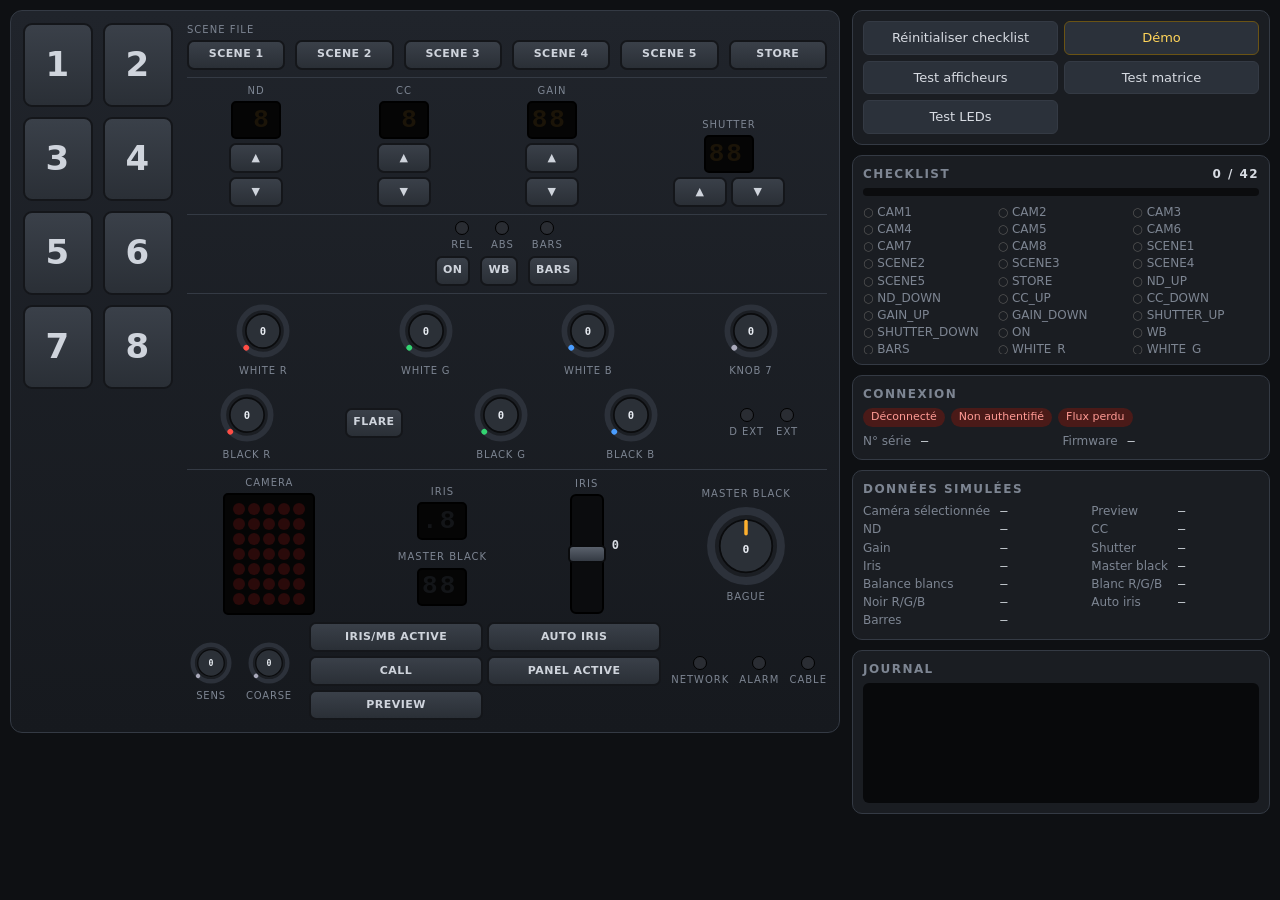
==== cmd/paneltest/web/index.html @ a7690ac1 "feat(surface): ATEM Micro Camera Panel USB driver and test bench Pure-Go HID driver (auth, inputs, d" ====
<!doctype html>
<html lang="fr">
<head>
<meta charset="utf-8">
<meta name="viewport" content="width=device-width,initial-scale=1">
<title>Test panneau ATEM Micro Camera Panel</title>
<style>
:root{--bg:#0e1013;--pn:#1a1d22;--pn2:#23272e;--ln:#343a44;--tx:#d7dbe2;--dim:#7d8592;--grn:#2ecc71;--red:#ff3b30;--amb:#ffb02e;--blu:#3aa0ff;--hi:#fff4c2}
*{box-sizing:border-box}
html,body{margin:0;background:var(--bg);color:var(--tx);font:13px/1.35 "Segoe UI",system-ui,sans-serif}
body{display:flex;gap:12px;padding:10px;min-height:100vh;align-items:flex-start}
#panel{flex:0 0 auto;background:linear-gradient(#20242b,#16191e);border:1px solid var(--ln);border-radius:12px;padding:12px;display:grid;grid-template-columns:150px 640px;gap:14px}
#side>.card:nth-child(4){order:-1}#side{flex:1 1 360px;min-width:340px;max-width:560px;display:flex;flex-direction:column;gap:10px}
.card{background:var(--pn);border:1px solid var(--ln);border-radius:10px;padding:10px}
.card h3{margin:0 0 6px;font-size:12px;letter-spacing:.12em;text-transform:uppercase;color:var(--dim);font-weight:600}
.lbl{font-size:10px;letter-spacing:.1em;color:var(--dim);text-transform:uppercase;text-align:center;white-space:nowrap}
/* buttons */
.b{background:linear-gradient(#3a4049,#2a2f36);border:2px solid #14161a;border-radius:7px;color:#cfd4dc;font-weight:600;font-size:11px;letter-spacing:.04em;min-height:30px;display:flex;align-items:center;justify-content:center;text-align:center;padding:2px 6px;user-select:none;transition:background .05s,box-shadow .05s;position:relative}
.b.held{background:linear-gradient(#fff6c8,#ffd45a);color:#222;box-shadow:0 0 14px 3px rgba(255,220,100,.8)}
.b.seen{outline:2px solid var(--grn);outline-offset:1px}
.b.seen::after{content:"";position:absolute;top:2px;right:3px;width:6px;height:6px;border-radius:50%;background:var(--grn)}
#cams{display:grid;grid-template-columns:1fr 1fr;gap:10px;align-content:start}
.cam{min-height:84px;font-size:34px;font-weight:700;border-radius:9px}
.cam.red{box-shadow:inset 0 0 0 3px var(--red),0 0 12px rgba(255,59,48,.6)}
.cam.green{box-shadow:inset 0 0 0 3px var(--grn),0 0 12px rgba(46,204,113,.6)}
.cam.white{box-shadow:inset 0 0 0 3px #fff,0 0 12px rgba(255,255,255,.5)}
.cam.held{box-shadow:0 0 14px 3px rgba(255,220,100,.8)}
.cam .tl{position:absolute;bottom:5px;font-size:9px;letter-spacing:.1em;font-weight:600;opacity:.8}
.cam.red .tl{color:var(--red)}.cam.green .tl{color:var(--grn)}.cam.white .tl{color:#fff}
.cam.held .tl{color:#222}
#main{display:flex;flex-direction:column;gap:7px}
.row{display:flex;gap:10px;align-items:flex-end}
.grp{display:flex;flex-direction:column;align-items:center;gap:4px}
.grp .ud{display:flex;flex-direction:column;gap:4px}
.grp .ud .b{min-width:54px}
.sep{border-top:1px solid var(--ln)}
/* displays */
.seg{position:relative;background:#050505;border:2px solid #000;border-radius:5px;padding:2px 8px;font:700 26px/1.1 "Consolas","Courier New",monospace;color:var(--amb);text-shadow:0 0 8px rgba(255,176,46,.8);text-align:right;min-width:50px;overflow:hidden;letter-spacing:.08em;height:38px;display:flex;align-items:center;justify-content:flex-end}
.seg::before{content:attr(data-ghost);position:absolute;right:8px;color:rgba(255,176,46,.09);text-shadow:none;letter-spacing:.08em}
.seg span{position:relative}
.seg.w{color:#f2f6ff;text-shadow:0 0 8px rgba(190,220,255,.8)}
.seg.w::before{color:rgba(190,220,255,.08)}
/* leds */
.ind{display:flex;flex-direction:column;align-items:center;gap:3px}
.led{width:14px;height:14px;border-radius:50%;background:#2a2d33;border:1px solid #000}
.led.on{background:var(--amb);box-shadow:0 0 10px var(--amb)}
.led.on.r{background:var(--red);box-shadow:0 0 10px var(--red)}
.led.on.g{background:var(--grn);box-shadow:0 0 10px var(--grn)}
.led.on.b2{background:var(--blu);box-shadow:0 0 10px var(--blu)}
/* knobs */
.knob{display:flex;flex-direction:column;align-items:center;gap:2px;position:relative}
.knob svg{width:62px;height:62px;display:block}
.knob.sm svg{width:48px;height:48px}
.knob .tr{fill:#1b1e23;stroke:#2c313a;stroke-width:7}
.knob .ar{fill:none;stroke:#aab;stroke-width:7;stroke-linecap:round;transition:stroke-dasharray .06s}
.knob.R .ar{stroke:#ff4d45}.knob.G .ar{stroke:#33d471}.knob.B .ar{stroke:#4a9dff}
.knob .cap{fill:#2b3037;stroke:#0a0b0d;stroke-width:2}
.knob text{fill:#e8ecf2;font:700 13px Consolas,monospace;text-anchor:middle;dominant-baseline:middle}
.knob.seen svg{filter:drop-shadow(0 0 0 transparent)}
.knob.seen .tr{stroke:#1d5a38}
.knob.seen .nm::before{content:"✓ ";color:var(--grn)}
.knob.seen .cap{stroke:var(--grn)}
.knob .nm{font-size:10px;letter-spacing:.08em;color:var(--dim)}
.knob.held .cap{fill:#fff0b0}
/* matrix */
#matrix{display:grid;grid-template-columns:repeat(5,12px);grid-auto-rows:12px;gap:3px;background:#050505;padding:8px;border-radius:5px;border:2px solid #000}
#matrix i{border-radius:50%;background:#2a0a0a}
#matrix i.on{background:#ff3a2a;box-shadow:0 0 6px #ff3a2a}
/* lever */
#lever{display:flex;gap:8px;align-items:stretch}
#ltrack{position:relative;width:34px;height:120px;background:#0b0c0e;border:2px solid #000;border-radius:6px}
#ltrack .mid{position:absolute;left:0;right:0;top:50%;border-top:1px dashed #555}
#lthumb{position:absolute;left:-4px;right:-4px;height:18px;margin-top:-9px;border-radius:5px;background:linear-gradient(#5a616c,#343a43);border:2px solid #0a0b0d;top:50%}
#ltrack.seen{border-color:var(--grn)}
#ltrack.seen+.lv::before{content:"✓ ";color:var(--grn)}
#lthumb.held{background:#ffe27a}
.lv{font:700 12px Consolas,monospace;writing-mode:horizontal-tb;align-self:center}
/* ring */
#ringw svg{width:84px;height:84px}
/* side */
#prog{height:8px;background:#0b0c0e;border-radius:4px;overflow:hidden;margin:4px 0 8px}
#prog i{display:block;height:100%;background:var(--grn);width:0;transition:width .2s}
#chk{display:grid;grid-template-columns:1fr 1fr 1fr;gap:1px 8px;max-height:150px;overflow:auto;font-size:12px}
#chk div{white-space:nowrap;overflow:hidden;text-overflow:ellipsis;color:var(--dim)}
#chk div::before{content:"○ ";color:#555}
#chk div.ok{color:var(--tx)}#chk div.ok::before{content:"✓ ";color:var(--grn);font-weight:700}
#chk div.held{color:#ffd45a}
#log{font:11.5px/1.35 Consolas,"Courier New",monospace;height:120px;overflow:auto;background:#08090b;border-radius:6px;padding:6px;white-space:pre-wrap}
#log div{color:#9ba3af}#log div b{color:#6d7684;font-weight:400}#log div:first-child{color:#ffe27a}
.kv{display:grid;grid-template-columns:auto 1fr auto 1fr;gap:2px 10px;font-size:12px}
.kv span:nth-child(odd){color:var(--dim)}.kv span:nth-child(even){font-family:Consolas,monospace}
.chips{display:flex;gap:6px;flex-wrap:wrap;margin-bottom:6px}
.chip{padding:2px 8px;border-radius:10px;background:#2a2d33;font-size:11px}
.chip.ok{background:#14452a;color:#7dffb0}.chip.ko{background:#4a1a18;color:#ff9a94}
.btns{display:grid;grid-template-columns:1fr 1fr;gap:6px}
button.a{background:#2b313a;color:var(--tx);border:1px solid var(--ln);border-radius:6px;padding:7px 8px;font:inherit;cursor:pointer}
button.a:hover{background:#38404c}button.a:active{background:#4a5565}
button.a.dm{border-color:#6a5314;color:#ffd45a}
.gt{display:grid;grid-template-columns:repeat(2,1fr);gap:4px}
@media(max-width:1250px){body{flex-direction:column;align-items:stretch}#side{max-width:none}}
</style>
</head>
<body>
<div id="panel">
  <div id="cams"></div>
  <div id="main"></div>
</div>
<div id="side">
  <div class="card">
    <h3>Checklist <span id="cnt" style="float:right;color:var(--tx)">0 / 0</span></h3>
    <div id="prog"><i></i></div>
    <div id="chk"></div>
  </div>
  <div class="card">
    <h3>Connexion <span id="mode" style="float:right;color:var(--amb)"></span></h3>
    <div class="chips"><span class="chip" id="c-con">Connecté</span><span class="chip" id="c-aut">Authentifié</span><span class="chip" id="c-sse">Flux</span></div>
    <div class="kv"><span>N° série</span><span id="serial">—</span><span>Firmware</span><span id="fw">—</span></div>
  </div>
  <div class="card">
    <h3>Données simulées</h3>
    <div class="kv" id="sim"></div>
  </div>
  <div class="card">
    <div class="btns">
      <button class="a" id="b-reset">Réinitialiser checklist</button>
      <button class="a dm" id="b-demo">Démo</button>
      <button class="a" id="b-disp">Test afficheurs</button>
      <button class="a" id="b-mat">Test matrice</button>
      <button class="a" id="b-led">Test LEDs</button>
    </div>
  </div>
  <div class="card"><h3>Journal</h3><div id="log"></div></div>
</div>

<script>
"use strict";
const $=s=>document.querySelector(s), $$=s=>[...document.querySelectorAll(s)];
const esc=s=>String(s).replace(/[&<>"]/g,c=>({"&":"&amp;","<":"&lt;",">":"&gt;",'"':"&quot;"}[c]));

/* ---------- construction du panneau ---------- */
const B=(id,label,cls)=>`<div class="b ${cls||""}" data-id="${id}">${label}</div>`;
const DISP=(k,ghost,cls)=>`<div class="seg ${cls||""}" data-disp="${k}" data-ghost="${ghost}"><span></span></div>`;
const LED=(k,l,c)=>`<div class="ind"><div class="led ${c||""}" data-led="${k}"></div><div class="lbl">${l}</div></div>`;
const KN=(id,l,c,sm)=>{const R=29,C=2*Math.PI*R;return `<div class="knob ${c||""} ${sm?"sm":""}" data-id="${id}" data-knob="1"><svg viewBox="0 0 76 76"><circle class="tr" cx="38" cy="38" r="${R}"/><circle class="ar" cx="38" cy="38" r="${R}" transform="rotate(135 38 38)" stroke-dasharray="0 ${C}" data-c="${C*0.75}" data-full="${C}"/><circle class="cap" cx="38" cy="38" r="21"/><text x="38" y="39">0</text></svg><div class="nm">${l}</div></div>`};
const UD=(k,up,dn)=>`<div class="grp"><div class="lbl">${k}</div>${DISP(k,k=="GAIN"?"88":"8")}<div class="ud">${B(up,"▲")}${B(dn,"▼")}</div></div>`;

(function build(){
  let c="";for(let i=1;i<=8;i++)c+=B("CAM"+i,i+'<span class="tl"></span>',"cam");
  $("#cams").innerHTML=c;
  const dm=[0,1,2,3,4,5,6].map(()=>"").length;
  let mx="";for(let i=0;i<35;i++)mx+="<i></i>";
  $("#main").innerHTML=`
  <div><div class="lbl" style="text-align:left;margin-bottom:3px">Scene file</div>
   <div class="row" style="align-items:stretch">${[1,2,3,4,5].map(i=>`<div style="flex:1">${B("SCENE"+i,"SCENE "+i)}</div>`).join("")}<div style="flex:1">${B("STORE","STORE")}</div></div></div>
  <div class="row sep" style="padding-top:6px;justify-content:space-around">
    ${UD("ND","ND_UP","ND_DOWN")}${UD("CC","CC_UP","CC_DOWN")}${UD("GAIN","GAIN_UP","GAIN_DOWN")}
    <div class="grp"><div class="lbl">Shutter</div>${DISP("SHUTTER","8888")}<div class="ud" style="flex-direction:row">${B("SHUTTER_UP","▲")}${B("SHUTTER_DOWN","▼")}</div></div>
  </div>
  <div class="row sep" style="padding-top:6px;justify-content:space-around">
    <div class="grp"><div class="row" style="gap:18px">${LED("REL","REL")}${LED("ABS","ABS")}${LED("BARS_IND","BARS","")}</div>
      <div class="row">${B("ON","ON")}${B("WB","WB")}${B("BARS","BARS")}</div></div>
  </div>
  <div class="row sep" style="padding-top:6px;justify-content:space-around;align-items:center">
    ${KN("WHITE_R","WHITE R","R")}${KN("WHITE_G","WHITE G","G")}${KN("WHITE_B","WHITE B","B")}${KN("KNOB7","KNOB 7","")}
  </div>
  <div class="row" style="justify-content:space-around;align-items:center">
    ${KN("BLACK_R","BLACK R","R")}${B("BLACKFLARE","FLARE")}${KN("BLACK_G","BLACK G","G")}${KN("BLACK_B","BLACK B","B")}
    <div class="row" style="gap:12px">${LED("DEXT","D EXT")}${LED("EXT","EXT")}</div>
  </div>
  <div class="row sep" style="padding-top:6px;align-items:center;justify-content:space-around">
    <div class="grp"><div class="lbl">Camera</div><div id="matrix">${mx}</div></div>
    <div class="grp"><div class="lbl">Iris</div>${DISP("IRIS","F8.8","w")}<div class="lbl" style="margin-top:6px">Master black</div>${DISP("MB","+88","w")}</div>
    <div id="lever"><div class="grp"><div class="lbl">Iris</div><div id="ltrack" data-id="LEVER"><div class="mid"></div><div id="lthumb"></div></div></div><div class="lv" id="lval">0</div></div>
    <div class="grp" id="ringw"><div class="lbl">Master black</div>
      <div class="knob" data-id="RING" data-ring="1"><svg viewBox="0 0 96 96"><circle class="tr" cx="48" cy="48" r="40" style="stroke-width:9"/><circle class="cap" cx="48" cy="48" r="30"/><g id="rtick"><line x1="48" y1="20" x2="48" y2="34" stroke="#ffb02e" stroke-width="4" stroke-linecap="round"/></g><text x="48" y="52" id="rtxt">0</text></svg><div class="nm">BAGUE</div></div></div>
  </div>
  <div class="row" style="justify-content:space-around;align-items:center">
    ${KN("SENS","SENS","",1)}${KN("COARSE","COARSE","",1)}
    <div class="gt" style="flex:1;margin-left:6px">${B("IRISMB_ACTIVE","IRIS/MB ACTIVE")}${B("AUTO_IRIS","AUTO IRIS")}${B("CALL","CALL")}${B("PANEL_ACTIVE","PANEL ACTIVE")}${B("PREVIEW","PREVIEW")}</div>
    <div class="row" style="gap:10px">${LED("NETWORK","NETWORK","g")}${LED("ALARM","ALARM","r")}${LED("CABLE","CABLE","b2")}</div>
  </div>`;
})();

/* ---------- police matricielle 5x7 ---------- */
const FONT={1:["00100","01100","00100","00100","00100","00100","01110"],2:["01110","10001","00001","00110","01000","10000","11111"],3:["01110","10001","00001","00110","00001","10001","01110"],4:["00010","00110","01010","10010","11111","00010","00010"],5:["11111","10000","11110","00001","00001","10001","01110"],6:["00110","01000","10000","11110","10001","10001","01110"],7:["11111","00001","00010","00100","01000","01000","01000"],8:["01110","10001","10001","01110","10001","10001","01110"],9:["01110","10001","10001","01111","00001","00010","01100"],0:["01110","10001","10011","10101","11001","10001","01110"]};
const dots=$$("#matrix i");
let lastCam=null;
function drawCam(ch){
  ch=String(ch==null?"":ch).trim().slice(0,1);
  if(ch===lastCam)return;lastCam=ch;
  const g=FONT[ch];
  dots.forEach((d,i)=>d.classList.toggle("on",!!g&&g[(i/5)|0][i%5]==="1"));
}

/* ---------- état ---------- */
let ST={},ctrlSig="",ctrlList=[],logSig="";
const KNOWN=new Set($$("[data-id]").map(e=>e.dataset.id));
function fallbackControls(){return $$("[data-id]").map(e=>({id:e.dataset.id,label:e.dataset.id,kind:e.dataset.knob?"knob":e.dataset.ring?"ring":e.dataset.id==="LEVER"?"lever":"button"}));}
const set=(el,t)=>{if(el&&el.textContent!==t)el.textContent=t};

function update(st){
  ST=st||{};
  const held=new Set(ST.held||[]), seen=ST.seen||{};
  const ctl=(Array.isArray(ST.controls)&&ST.controls.length)?ST.controls.slice():fallbackControls();
  // ids inconnus dans held/seen -> checklist
  const ids=new Set(ctl.map(c=>c.id));
  [...held,...Object.keys(seen)].forEach(id=>{if(!ids.has(id)){ids.add(id);ctl.push({id,label:id,kind:"?"})}});
  // lever / ring : ids reels depuis controls
  const lvId=(ctl.find(c=>c.kind==="lever")||{}).id, rgId=(ctl.find(c=>c.kind==="ring")||{}).id;
  if(lvId)$("#ltrack").dataset.id=lvId;
  if(rgId)$("[data-ring]").dataset.id=rgId;
  // boutons / etat
  $$("[data-id]").forEach(e=>{const id=e.dataset.id;e.classList.toggle("held",held.has(id));e.classList.toggle("seen",!!seen[id]);});
  $("#lthumb").classList.toggle("held",held.has($("#ltrack").dataset.id));
  // tally cam
  const L=ST.leds||{};
  for(let i=1;i<=8;i++){const e=$('[data-id="CAM'+i+'"]');const v=L["CAM"+i];
    ["red","green","white"].forEach(c=>e.classList.toggle(c,v===c));
    e.querySelector(".tl").textContent=v==="red"?"PGM":v==="green"?"PVW":"";}
  $$("[data-led]").forEach(e=>e.classList.toggle("on",!!L[e.dataset.led]));
  // knobs
  const A=ST.analog||{};
  $$("[data-knob]").forEach(k=>{const id=k.dataset.id;const v=A[id];if(v==null)return;
    const a=k.querySelector(".ar"),c=+a.dataset.c,f=+a.dataset.full;
    const p=Math.max(0,Math.min(1,v/1024));
    a.setAttribute("stroke-dasharray",(c*p)+" "+f);
    set(k.querySelector("text"),String(Math.round(v)));});
  // lever / ring
  if(ST.lever!=null){const p=(Math.max(-4096,Math.min(4096,ST.lever))+4096)/8192;$("#lthumb").style.top=((1-p)*100)+"%";set($("#lval"),String(ST.lever));}
  const rg=$("[data-ring]");rg.classList.toggle("seen",!!seen[rg.dataset.id]);rg.classList.toggle("held",held.has(rg.dataset.id));
  $("#ltrack").classList.toggle("seen",!!seen[$("#ltrack").dataset.id]);
  if(ST.ring!=null){$("#rtick").setAttribute("transform","rotate("+((ST.ring*0.35)%360)+" 48 48)");set($("#rtxt"),String(ST.ring));}
  // afficheurs
  const D=ST.displays||{};
  $$("[data-disp]").forEach(e=>{const t=D[e.dataset.disp];if(t!=null)set(e.firstChild,String(t));});
  drawCam(D.CAMERA!=null?D.CAMERA:(ST.cam&&ST.cam.selected));
  // connexion
  const cc=(el,ok,t)=>{el.className="chip "+(ok?"ok":"ko");el.textContent=t};
  cc($("#c-con"),ST.connected,ST.connected?"Connecté":"Déconnecté");
  cc($("#c-aut"),ST.authenticated,ST.authenticated?"Authentifié":"Non authentifié");
  set($("#serial"),ST.serial||"—");set($("#fw"),ST.firmware||"—");
  // checklist
  const sig=ctl.map(c=>c.id).join(",");
  if(sig!==ctrlSig){ctrlSig=sig;ctrlList=ctl;
    $("#chk").innerHTML=ctl.map(c=>`<div data-ck="${esc(c.id)}" title="${esc(c.id)}">${esc(c.label||c.id)}</div>`).join("");}
  let n=0;
  $$("#chk div").forEach(e=>{const id=e.dataset.ck;const ok=!!seen[id];if(ok)n++;e.classList.toggle("ok",ok);e.classList.toggle("held",held.has(id));});
  set($("#cnt"),n+" / "+ctrlList.length);
  $("#prog i").style.width=(ctrlList.length?100*n/ctrlList.length:0)+"%";
  // donnees simulees
  const m=ST.cam||{}, w=m.white||[], bk=m.black||[];
  const rows=[["Caméra sélectionnée",m.selected],["Preview",m.preview],["ND",m.nd],["CC",m.cc],["Gain",m.gainDb!=null?m.gainDb+" dB":null],["Shutter",m.shutter],["Iris",m.iris],["Master black",m.masterBlack],["Balance blancs",m.wbK!=null?m.wbK+" K":null],["Blanc R/G/B",w.length?w.join(" / "):null],["Noir R/G/B",bk.length?bk.join(" / "):null],["Auto iris",m.autoIris==null?null:m.autoIris?"oui":"non"],["Barres",m.bars==null?null:m.bars?"oui":"non"]];
  const h=rows.map(r=>`<span>${r[0]}</span><span>${r[1]==null?"—":esc(r[1])}</span>`).join("");
  if($("#sim").dataset.h!==h){$("#sim").dataset.h=h;$("#sim").innerHTML=h;}
  // journal
  let lg=Array.isArray(ST.log)?ST.log.slice():[];
  if(lg.length>1&&String(lg[0].t)<=String(lg[lg.length-1].t))lg.reverse();
  lg=lg.slice(0,100);
  const ls=lg.length+"|"+(lg[0]?lg[0].t+lg[0].msg:"");
  if(ls!==logSig){logSig=ls;$("#log").innerHTML=lg.map(e=>`<div><b>${esc(e.t||"")}</b> ${esc(e.msg||"")}</div>`).join("");}
}

/* ---------- actions ---------- */
function post(u){if(demo){demoAction(u);return}fetch(u,{method:"POST"}).catch(()=>{});}
$("#b-reset").onclick=()=>post("/api/reset");
$("#b-disp").onclick=()=>post("/api/test/displays");
$("#b-mat").onclick=()=>post("/api/test/matrix");
$("#b-led").onclick=()=>post("/api/test/leds");
$("#b-demo").onclick=()=>demo?stopDemo():startDemo();

/* ---------- flux SSE ---------- */
let es=null,fails=0,demo=false,gotMsg=false;
function connect(){
  if(location.protocol==="file:"){startDemo();return}
  es=new EventSource("/events");
  es.onopen=()=>{fails=0;set($("#c-sse"),"Flux OK");$("#c-sse").className="chip ok"};
  es.onmessage=ev=>{gotMsg=true;fails=0;if(demo)return;try{update(JSON.parse(ev.data))}catch(e){console.error(e)}};
  es.onerror=()=>{$("#c-sse").className="chip ko";set($("#c-sse"),"Flux perdu");if(++fails>=3&&!gotMsg)startDemo();};
}

/* ---------- mode démo ---------- */
let dt=null,DS=null,t0=0;
const LEDS=["REL","ABS","BARS_IND","NETWORK","ALARM","CABLE","DEXT","EXT"];
function dlog(m){const d=new Date(),p=(n,l)=>String(n).padStart(l||2,"0");DS.log.unshift({t:p(d.getHours())+":"+p(d.getMinutes())+":"+p(d.getSeconds())+"."+p(d.getMilliseconds(),3),msg:m});DS.log.length=Math.min(DS.log.length,100);}
function demoAction(u){
  if(u.endsWith("reset")){DS.seen={};dlog("Checklist réinitialisée");}
  else dlog("Test "+u.split("/").pop());
}
function startDemo(){
  if(demo)return;demo=true;if(es)es.close();
  set($("#mode"),"MODE DÉMO");set($("#b-demo"),"Quitter la démo");$("#c-sse").className="chip ko";set($("#c-sse"),"Démo locale");
  const ctl=fallbackControls().map(c=>({...c,label:c.id.replace(/^CAM(\d)$/,"Caméra $1").replace(/_/g," ")}));
  DS={connected:true,authenticated:true,serial:"51FA-DEMO-0001",firmware:"1.4.2 (démo)",held:[],seen:{},controls:ctl,
    analog:{WHITE_R:512,BLACK_R:512,WHITE_G:512,BLACK_G:512,WHITE_B:512,BLACK_B:512,KNOB7:512,SENS:0,COARSE:0},lever:0,ring:0,
    displays:{ND:"2",CC:"A",GAIN:"6",SHUTTER:"1/50",IRIS:"F2.8",MB:"+05",CAMERA:"1"},leds:{CAM1:"red",CAM5:"green"},
    cam:{selected:1,preview:5,nd:"1/4",cc:"A",gainDb:6,shutter:"1/50",iris:"F2.8",masterBlack:5,wbK:5600,white:[0,0,0],black:[0,0,0],autoIris:false,bars:false},log:[]};
  t0=performance.now();let tick=0;
  const btns=ctl.filter(c=>c.kind==="button").map(c=>c.id);
  dt=setInterval(()=>{
    tick++;const t=(performance.now()-t0)/1000;
    if(tick%10===1){ // nouveau bouton tenu
      const id=btns[(Math.random()*btns.length)|0];DS.held=[id];DS.seen[id]=true;dlog(id+" ↓");
      const m=/^CAM(\d)$/.exec(id);if(m){const n=+m[1];DS.cam.selected=n;DS.displays.CAMERA=String(n);DS.leds={};DS.leds["CAM"+n]="red";DS.leds["CAM"+(n%8+1)]="green";DS.cam.preview=n%8+1;}
      else if(id==="ND_UP"){DS.displays.ND=String((+DS.displays.ND%4)+1);}
      else if(id==="GAIN_UP"){DS.cam.gainDb=(DS.cam.gainDb+2)%26;DS.displays.GAIN=String(DS.cam.gainDb);}
      else if(id==="AUTO_IRIS"){DS.cam.autoIris=!DS.cam.autoIris;}
      else if(id==="BARS"){DS.cam.bars=!DS.cam.bars;DS.leds.BARS_IND=DS.cam.bars;}
      LEDS.forEach(k=>{if(k!=="BARS_IND"&&Math.random()<.2)DS.leds[k]=!DS.leds[k]});
    }else if(tick%10===6&&DS.held.length){dlog(DS.held[0]+" ↑");DS.held=[];}
    const kn=["WHITE_R","BLACK_R","WHITE_G","BLACK_G","WHITE_B","BLACK_B","KNOB7"];
    kn.forEach((k,i)=>{const v=Math.round(512+500*Math.sin(t*(.3+i*.17)+i));if(Math.abs(v-DS.analog[k])>3)DS.seen[k]=true;DS.analog[k]=v;});
    const lv=Math.round(4096*Math.sin(t*.7));DS.lever=lv;if(Math.abs(lv)>200)DS.seen.LEVER=true;
    DS.ring=Math.round(t*60)%1024;DS.seen.RING=true;DS.seen.SENS=true;
    DS.analog.SENS=Math.round(512+500*Math.sin(t));DS.analog.COARSE=Math.round(512+500*Math.cos(t));
    const A=DS.analog,c=DS.cam;
    c.white=[A.WHITE_R,A.WHITE_G,A.WHITE_B].map(v=>Math.round((v-512)/512*100));c.black=[A.BLACK_R,A.BLACK_G,A.BLACK_B].map(v=>Math.round((v-512)/512*100));
    c.masterBlack=Math.round(lv/4096*20);DS.displays.MB=(c.masterBlack<0?"-":"+")+String(Math.abs(c.masterBlack)).padStart(2,"0");
    c.nd=["Clair","1/4","1/16","1/64"][+DS.displays.ND-1]||"";c.gainDb=+c.gainDb;
    update(DS);
  },100);
}
function stopDemo(){
  demo=false;clearInterval(dt);set($("#mode"),"");set($("#b-demo"),"Démo");
  if(location.protocol==="file:"){update({});return}
  fails=0;gotMsg=false;connect();
}

update({});
if(/[?&]demo=1\b/.test(location.search))startDemo();else connect();
</script>
</body>
</html>
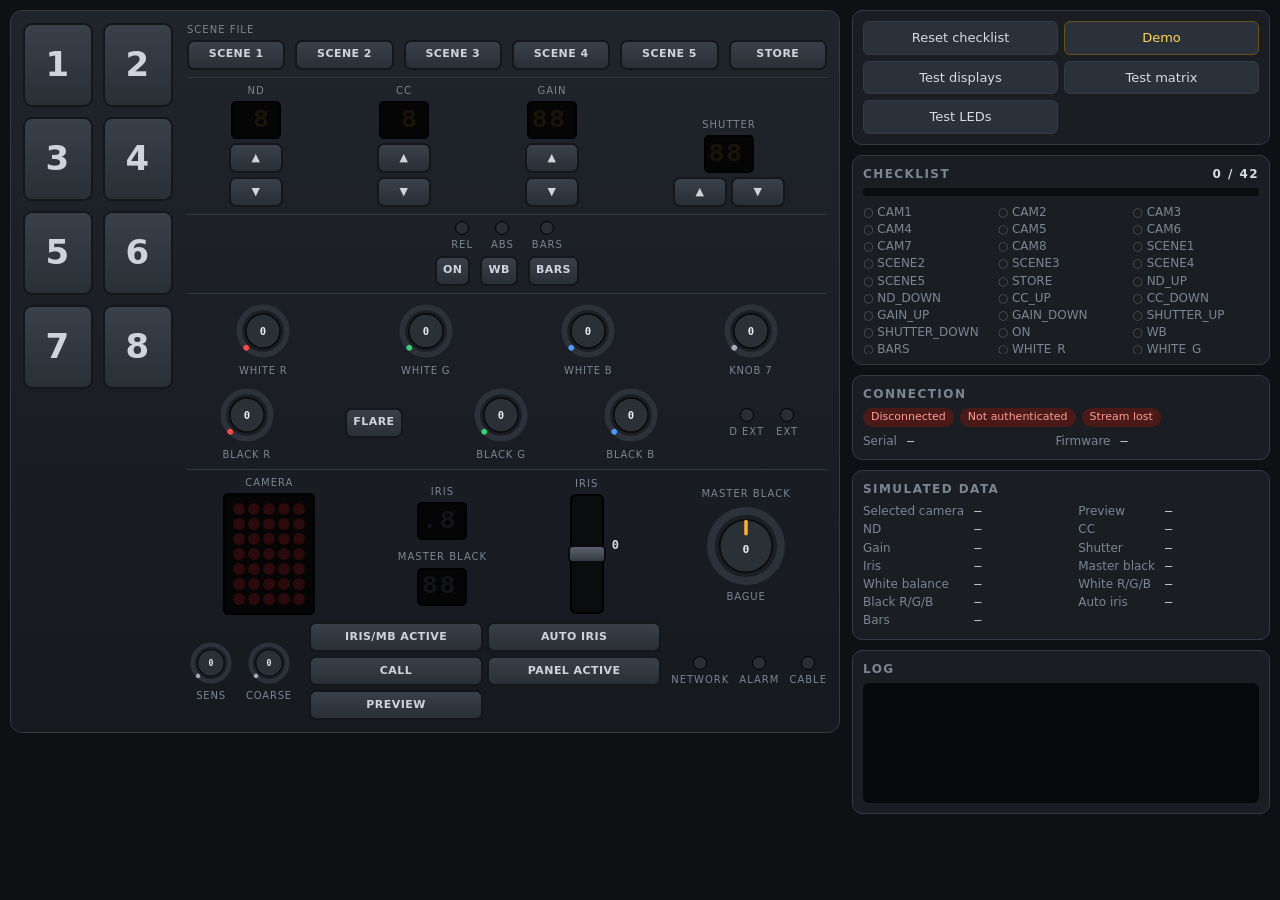
==== commit 214eca39: "chore: English for every string outside the GUI translations English is the project language: module" ====
--- a/cmd/paneltest/web/index.html
+++ b/cmd/paneltest/web/index.html
@@ -1,9 +1,9 @@
 <!doctype html>
-<html lang="fr">
+<html lang="en">
 <head>
 <meta charset="utf-8">
 <meta name="viewport" content="width=device-width,initial-scale=1">
-<title>Test panneau ATEM Micro Camera Panel</title>
+<title>ATEM Micro Camera Panel test bench</title>
 <style>
 :root{--bg:#0e1013;--pn:#1a1d22;--pn2:#23272e;--ln:#343a44;--tx:#d7dbe2;--dim:#7d8592;--grn:#2ecc71;--red:#ff3b30;--amb:#ffb02e;--blu:#3aa0ff;--hi:#fff4c2}
 *{box-sizing:border-box}
@@ -112,24 +112,24 @@
     <div id="chk"></div>
   </div>
   <div class="card">
-    <h3>Connexion <span id="mode" style="float:right;color:var(--amb)"></span></h3>
-    <div class="chips"><span class="chip" id="c-con">Connecté</span><span class="chip" id="c-aut">Authentifié</span><span class="chip" id="c-sse">Flux</span></div>
-    <div class="kv"><span>N° série</span><span id="serial">—</span><span>Firmware</span><span id="fw">—</span></div>
+    <h3>Connection <span id="mode" style="float:right;color:var(--amb)"></span></h3>
+    <div class="chips"><span class="chip" id="c-con">Connected</span><span class="chip" id="c-aut">Authenticated</span><span class="chip" id="c-sse">Stream</span></div>
+    <div class="kv"><span>Serial</span><span id="serial">—</span><span>Firmware</span><span id="fw">—</span></div>
   </div>
   <div class="card">
-    <h3>Données simulées</h3>
+    <h3>Simulated data</h3>
     <div class="kv" id="sim"></div>
   </div>
   <div class="card">
     <div class="btns">
-      <button class="a" id="b-reset">Réinitialiser checklist</button>
-      <button class="a dm" id="b-demo">Démo</button>
-      <button class="a" id="b-disp">Test afficheurs</button>
-      <button class="a" id="b-mat">Test matrice</button>
+      <button class="a" id="b-reset">Reset checklist</button>
+      <button class="a dm" id="b-demo">Demo</button>
+      <button class="a" id="b-disp">Test displays</button>
+      <button class="a" id="b-mat">Test matrix</button>
       <button class="a" id="b-led">Test LEDs</button>
     </div>
   </div>
-  <div class="card"><h3>Journal</h3><div id="log"></div></div>
+  <div class="card"><h3>Log</h3><div id="log"></div></div>
 </div>
 
 <script>
@@ -192,7 +192,7 @@
   dots.forEach((d,i)=>d.classList.toggle("on",!!g&&g[(i/5)|0][i%5]==="1"));
 }
 
-/* ---------- état ---------- */
+/* ---------- state ---------- */
 let ST={},ctrlSig="",ctrlList=[],logSig="";
 const KNOWN=new Set($$("[data-id]").map(e=>e.dataset.id));
 function fallbackControls(){return $$("[data-id]").map(e=>({id:e.dataset.id,label:e.dataset.id,kind:e.dataset.knob?"knob":e.dataset.ring?"ring":e.dataset.id==="LEVER"?"lever":"button"}));}
@@ -236,8 +236,8 @@
   drawCam(D.CAMERA!=null?D.CAMERA:(ST.cam&&ST.cam.selected));
   // connexion
   const cc=(el,ok,t)=>{el.className="chip "+(ok?"ok":"ko");el.textContent=t};
-  cc($("#c-con"),ST.connected,ST.connected?"Connecté":"Déconnecté");
-  cc($("#c-aut"),ST.authenticated,ST.authenticated?"Authentifié":"Non authentifié");
+  cc($("#c-con"),ST.connected,ST.connected?"Connected":"Disconnected");
+  cc($("#c-aut"),ST.authenticated,ST.authenticated?"Authenticated":"Not authenticated");
   set($("#serial"),ST.serial||"—");set($("#fw"),ST.firmware||"—");
   // checklist
   const sig=ctl.map(c=>c.id).join(",");
@@ -249,7 +249,7 @@
   $("#prog i").style.width=(ctrlList.length?100*n/ctrlList.length:0)+"%";
   // donnees simulees
   const m=ST.cam||{}, w=m.white||[], bk=m.black||[];
-  const rows=[["Caméra sélectionnée",m.selected],["Preview",m.preview],["ND",m.nd],["CC",m.cc],["Gain",m.gainDb!=null?m.gainDb+" dB":null],["Shutter",m.shutter],["Iris",m.iris],["Master black",m.masterBlack],["Balance blancs",m.wbK!=null?m.wbK+" K":null],["Blanc R/G/B",w.length?w.join(" / "):null],["Noir R/G/B",bk.length?bk.join(" / "):null],["Auto iris",m.autoIris==null?null:m.autoIris?"oui":"non"],["Barres",m.bars==null?null:m.bars?"oui":"non"]];
+  const rows=[["Selected camera",m.selected],["Preview",m.preview],["ND",m.nd],["CC",m.cc],["Gain",m.gainDb!=null?m.gainDb+" dB":null],["Shutter",m.shutter],["Iris",m.iris],["Master black",m.masterBlack],["White balance",m.wbK!=null?m.wbK+" K":null],["White R/G/B",w.length?w.join(" / "):null],["Black R/G/B",bk.length?bk.join(" / "):null],["Auto iris",m.autoIris==null?null:m.autoIris?"yes":"no"],["Bars",m.bars==null?null:m.bars?"yes":"no"]];
   const h=rows.map(r=>`<span>${r[0]}</span><span>${r[1]==null?"—":esc(r[1])}</span>`).join("");
   if($("#sim").dataset.h!==h){$("#sim").dataset.h=h;$("#sim").innerHTML=h;}
   // journal
@@ -273,24 +273,24 @@
 function connect(){
   if(location.protocol==="file:"){startDemo();return}
   es=new EventSource("/events");
-  es.onopen=()=>{fails=0;set($("#c-sse"),"Flux OK");$("#c-sse").className="chip ok"};
+  es.onopen=()=>{fails=0;set($("#c-sse"),"Stream OK");$("#c-sse").className="chip ok"};
   es.onmessage=ev=>{gotMsg=true;fails=0;if(demo)return;try{update(JSON.parse(ev.data))}catch(e){console.error(e)}};
-  es.onerror=()=>{$("#c-sse").className="chip ko";set($("#c-sse"),"Flux perdu");if(++fails>=3&&!gotMsg)startDemo();};
-}
-
-/* ---------- mode démo ---------- */
+  es.onerror=()=>{$("#c-sse").className="chip ko";set($("#c-sse"),"Stream lost");if(++fails>=3&&!gotMsg)startDemo();};
+}
+
+/* ---------- demo mode ---------- */
 let dt=null,DS=null,t0=0;
 const LEDS=["REL","ABS","BARS_IND","NETWORK","ALARM","CABLE","DEXT","EXT"];
 function dlog(m){const d=new Date(),p=(n,l)=>String(n).padStart(l||2,"0");DS.log.unshift({t:p(d.getHours())+":"+p(d.getMinutes())+":"+p(d.getSeconds())+"."+p(d.getMilliseconds(),3),msg:m});DS.log.length=Math.min(DS.log.length,100);}
 function demoAction(u){
-  if(u.endsWith("reset")){DS.seen={};dlog("Checklist réinitialisée");}
+  if(u.endsWith("reset")){DS.seen={};dlog("Checklist reset");}
   else dlog("Test "+u.split("/").pop());
 }
 function startDemo(){
   if(demo)return;demo=true;if(es)es.close();
-  set($("#mode"),"MODE DÉMO");set($("#b-demo"),"Quitter la démo");$("#c-sse").className="chip ko";set($("#c-sse"),"Démo locale");
-  const ctl=fallbackControls().map(c=>({...c,label:c.id.replace(/^CAM(\d)$/,"Caméra $1").replace(/_/g," ")}));
-  DS={connected:true,authenticated:true,serial:"51FA-DEMO-0001",firmware:"1.4.2 (démo)",held:[],seen:{},controls:ctl,
+  set($("#mode"),"DEMO MODE");set($("#b-demo"),"Leave demo");$("#c-sse").className="chip ko";set($("#c-sse"),"Local demo");
+  const ctl=fallbackControls().map(c=>({...c,label:c.id.replace(/^CAM(\d)$/,"Camera $1").replace(/_/g," ")}));
+  DS={connected:true,authenticated:true,serial:"51FA-DEMO-0001",firmware:"1.4.2 (demo)",held:[],seen:{},controls:ctl,
     analog:{WHITE_R:512,BLACK_R:512,WHITE_G:512,BLACK_G:512,WHITE_B:512,BLACK_B:512,KNOB7:512,SENS:0,COARSE:0},lever:0,ring:0,
     displays:{ND:"2",CC:"A",GAIN:"6",SHUTTER:"1/50",IRIS:"F2.8",MB:"+05",CAMERA:"1"},leds:{CAM1:"red",CAM5:"green"},
     cam:{selected:1,preview:5,nd:"1/4",cc:"A",gainDb:6,shutter:"1/50",iris:"F2.8",masterBlack:5,wbK:5600,white:[0,0,0],black:[0,0,0],autoIris:false,bars:false},log:[]};
@@ -315,12 +315,12 @@
     const A=DS.analog,c=DS.cam;
     c.white=[A.WHITE_R,A.WHITE_G,A.WHITE_B].map(v=>Math.round((v-512)/512*100));c.black=[A.BLACK_R,A.BLACK_G,A.BLACK_B].map(v=>Math.round((v-512)/512*100));
     c.masterBlack=Math.round(lv/4096*20);DS.displays.MB=(c.masterBlack<0?"-":"+")+String(Math.abs(c.masterBlack)).padStart(2,"0");
-    c.nd=["Clair","1/4","1/16","1/64"][+DS.displays.ND-1]||"";c.gainDb=+c.gainDb;
+    c.nd=["Clear","1/4","1/16","1/64"][+DS.displays.ND-1]||"";c.gainDb=+c.gainDb;
     update(DS);
   },100);
 }
 function stopDemo(){
-  demo=false;clearInterval(dt);set($("#mode"),"");set($("#b-demo"),"Démo");
+  demo=false;clearInterval(dt);set($("#mode"),"");set($("#b-demo"),"Demo");
   if(location.protocol==="file:"){update({});return}
   fails=0;gotMsg=false;connect();
 }
